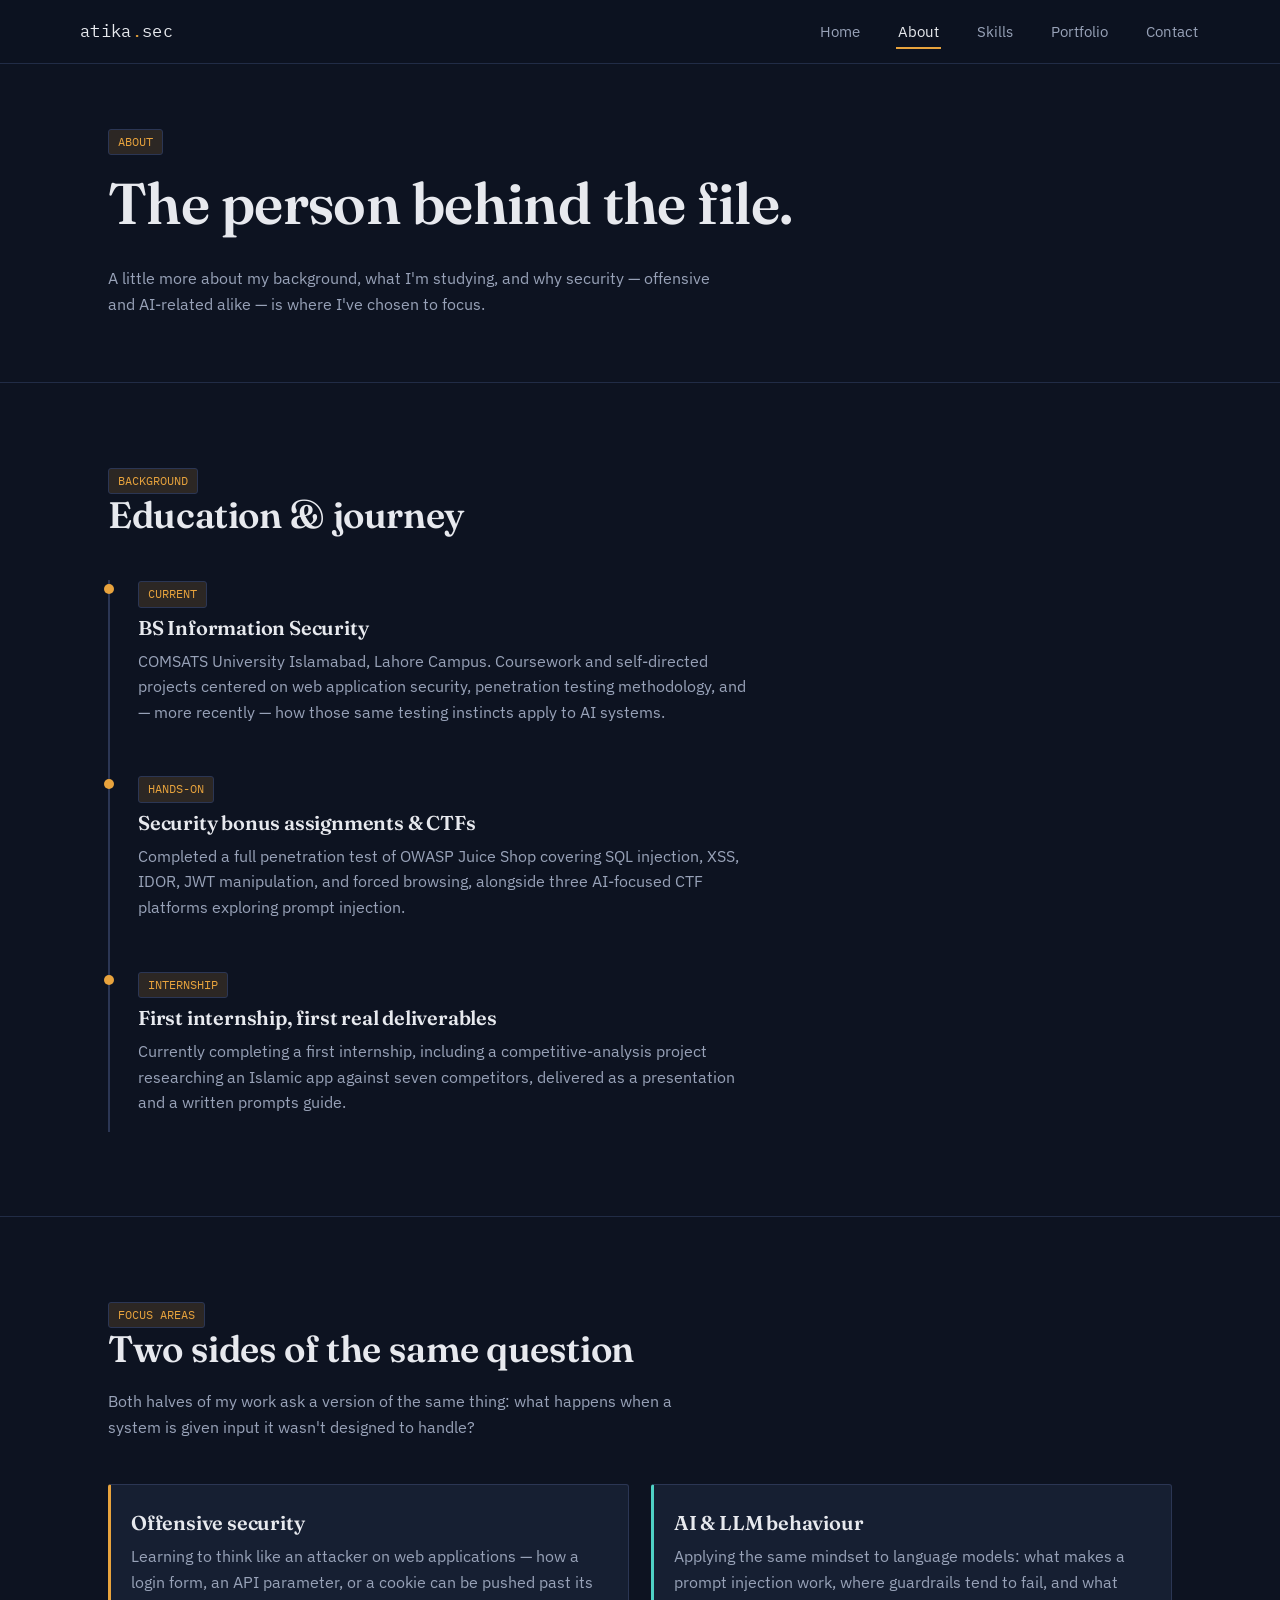
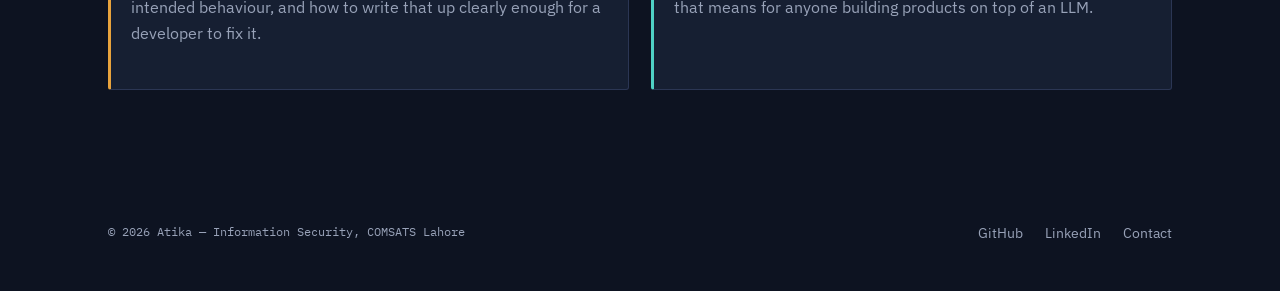
==== about.html @ d725d0b7 "Initial commit: project structure and home page" ====
<!DOCTYPE html>
<html lang="en">
<head>
<meta charset="UTF-8">
<meta name="viewport" content="width=device-width, initial-scale=1.0">
<title>About — Atika</title>
<meta name="description" content="About Atika, an Information Security student at COMSATS University Islamabad, Lahore Campus.">
<link rel="preconnect" href="https://fonts.googleapis.com">
<link href="https://fonts.googleapis.com/css2?family=Fraunces:opsz,wght@9..144,300;9..144,600&family=IBM+Plex+Mono:wght@400;500&family=IBM+Plex+Sans:wght@400;500;600&display=swap" rel="stylesheet">
<link rel="stylesheet" href="css/style.css">
</head>
<body>

<header class="site-header">
  <nav class="nav container">
    <a href="index.html" class="brand">atika<span class="dot">.</span>sec</a>
    <button class="nav-toggle" aria-label="Toggle navigation" aria-expanded="false">
      <span></span><span></span><span></span>
    </button>
    <ul class="nav-links">
      <li><a href="index.html">Home</a></li>
      <li><a href="about.html">About</a></li>
      <li><a href="skills.html">Skills</a></li>
      <li><a href="portfolio.html">Portfolio</a></li>
      <li><a href="contact.html">Contact</a></li>
    </ul>
  </nav>
</header>

<main>

  <section class="page-hero">
    <div class="container">
      <div class="ref-tag">ABOUT</div>
      <h1>The person behind the file.</h1>
      <p class="lead">A little more about my background, what I'm studying, and why security — offensive and AI-related alike — is where I've chosen to focus.</p>
    </div>
  </section>

  <section>
    <div class="container">
      <div class="section-head">
        <div class="ref-tag">BACKGROUND</div>
        <h2>Education &amp; journey</h2>
      </div>
      <div class="timeline">
        <div class="timeline-item">
          <div class="ref-tag">CURRENT</div>
          <h3>BS Information Security</h3>
          <p>COMSATS University Islamabad, Lahore Campus. Coursework and self-directed projects centered on web application security, penetration testing methodology, and — more recently — how those same testing instincts apply to AI systems.</p>
        </div>
        <div class="timeline-item">
          <div class="ref-tag">HANDS-ON</div>
          <h3>Security bonus assignments &amp; CTFs</h3>
          <p>Completed a full penetration test of OWASP Juice Shop covering SQL injection, XSS, IDOR, JWT manipulation, and forced browsing, alongside three AI-focused CTF platforms exploring prompt injection.</p>
        </div>
        <div class="timeline-item">
          <div class="ref-tag">INTERNSHIP</div>
          <h3>First internship, first real deliverables</h3>
          <p>Currently completing a first internship, including a competitive-analysis project researching an Islamic app against seven competitors, delivered as a presentation and a written prompts guide.</p>
        </div>
      </div>
    </div>
  </section>

  <section>
    <div class="container">
      <div class="section-head">
        <div class="ref-tag">FOCUS AREAS</div>
        <h2>Two sides of the same question</h2>
        <p>Both halves of my work ask a version of the same thing: what happens when a system is given input it wasn't designed to handle?</p>
      </div>
      <div class="grid-2">
        <div class="panel interest-card">
          <h3>Offensive security</h3>
          <p>Learning to think like an attacker on web applications — how a login form, an API parameter, or a cookie can be pushed past its intended behaviour, and how to write that up clearly enough for a developer to fix it.</p>
        </div>
        <div class="panel interest-card alt">
          <h3>AI &amp; LLM behaviour</h3>
          <p>Applying the same mindset to language models: what makes a prompt injection work, where guardrails tend to fail, and what that means for anyone building products on top of an LLM.</p>
        </div>
      </div>
    </div>
  </section>

</main>

<footer class="site-footer">
  <div class="container footer-grid">
    <div class="footer-note">© 2026 Atika — Information Security, COMSATS Lahore</div>
    <ul class="footer-links">
      <li><a href="https://github.com/" target="_blank" rel="noopener">GitHub</a></li>
      <li><a href="https://linkedin.com/" target="_blank" rel="noopener">LinkedIn</a></li>
      <li><a href="contact.html">Contact</a></li>
    </ul>
  </div>
</footer>

<button id="toTop" class="to-top" aria-label="Back to top">↑</button>

<script src="js/main.js"></script>
</body>
</html>
---- css/style.css ----
/* ==========================================================================
   Atika — Information Security Portfolio
   Design concept: a "case file" — the visual language of a security audit
   report. Deep ink-navy ground, a clearance-stamp amber accent, thin ruled
   borders instead of soft shadows, monospace used only for real reference
   data (file numbers, CVE-style tags) rather than decoration.
   ========================================================================== */

:root {
  /* Color */
  --bg:         #0D1321;
  --bg-panel:   #161F32;
  --bg-raised:  #1C2740;
  --border:     #2B3654;
  --border-soft:#212C46;
  --text:       #E7E9EE;
  --text-muted: #98A2B8;
  --accent:     #E8A33D;
  --accent-dim: rgba(232, 163, 61, 0.14);
  --teal:       #4FD1C5;
  --danger:     #E5654A;
  --ok:         #4FD18C;

  /* Type */
  --font-display: 'Fraunces', Georgia, serif;
  --font-body: 'IBM Plex Sans', -apple-system, Segoe UI, sans-serif;
  --font-mono: 'IBM Plex Mono', 'Courier New', monospace;

  /* Layout */
  --maxw: 1120px;
  --radius: 3px;
}

* { box-sizing: border-box; }
html { scroll-behavior: smooth; }

body {
  margin: 0;
  background: var(--bg);
  color: var(--text);
  font-family: var(--font-body);
  font-size: 16px;
  line-height: 1.6;
  -webkit-font-smoothing: antialiased;
}

img { max-width: 100%; display: block; }
a { color: inherit; text-decoration: none; }

h1, h2, h3, h4 {
  font-family: var(--font-display);
  font-weight: 600;
  line-height: 1.15;
  margin: 0 0 0.5em;
  letter-spacing: -0.01em;
}

h1 { font-size: clamp(2.2rem, 5vw, 3.6rem); }
h2 { font-size: clamp(1.6rem, 3.2vw, 2.3rem); }
h3 { font-size: 1.25rem; }

p { margin: 0 0 1em; color: var(--text-muted); max-width: 62ch; }

.container {
  width: 100%;
  max-width: var(--maxw);
  margin: 0 auto;
  padding: 0 28px;
}

.ref-tag {
  font-family: var(--font-mono);
  font-size: 0.72rem;
  color: var(--accent);
  border: 1px solid var(--border);
  padding: 3px 9px;
  border-radius: var(--radius);
  display: inline-block;
  background: var(--accent-dim);
}

section { padding: 84px 0; border-bottom: 1px solid var(--border-soft); }
section:last-of-type { border-bottom: none; }

.section-head { margin-bottom: 44px; max-width: 640px; }
.section-head p { margin-top: 10px; }

/* Focus visibility for accessibility */
a:focus-visible, button:focus-visible, input:focus-visible, textarea:focus-visible {
  outline: 2px solid var(--teal);
  outline-offset: 2px;
}

@media (prefers-reduced-motion: reduce) {
  * { animation-duration: 0.001ms !important; transition-duration: 0.001ms !important; }
  html { scroll-behavior: auto; }
}

/* ==========================================================================
   Buttons
   ========================================================================== */

.btn {
  display: inline-flex;
  align-items: center;
  gap: 8px;
  font-family: var(--font-body);
  font-weight: 600;
  font-size: 0.95rem;
  padding: 12px 22px;
  border-radius: var(--radius);
  border: 1px solid transparent;
  cursor: pointer;
  transition: background 0.15s ease, border-color 0.15s ease, transform 0.1s ease;
}
.btn:active { transform: translateY(1px); }

.btn-primary { background: var(--accent); color: #14100A; }
.btn-primary:hover { background: #f2b354; }

.btn-outline { background: transparent; color: var(--text); border-color: var(--border); }
.btn-outline:hover { border-color: var(--teal); color: var(--teal); }

/* ==========================================================================
   Navigation
   ========================================================================== */

.site-header {
  position: sticky;
  top: 0;
  z-index: 50;
  background: rgba(13, 19, 33, 0.9);
  backdrop-filter: blur(8px);
  border-bottom: 1px solid var(--border-soft);
}

.nav {
  display: flex;
  align-items: center;
  justify-content: space-between;
  padding: 18px 0;
}

.brand {
  font-family: var(--font-mono);
  font-size: 1.05rem;
  letter-spacing: 0.02em;
  color: var(--text);
}
.brand .dot { color: var(--accent); }

.nav-links {
  display: flex;
  gap: 34px;
  list-style: none;
  margin: 0;
  padding: 0;
}

.nav-links a {
  font-size: 0.95rem;
  color: var(--text-muted);
  padding: 6px 2px;
  border-bottom: 2px solid transparent;
  transition: color 0.15s ease, border-color 0.15s ease;
}

.nav-links a:hover,
.nav-links a.active {
  color: var(--text);
  border-bottom-color: var(--accent);
}

.nav-toggle {
  display: none;
  flex-direction: column;
  gap: 5px;
  background: none;
  border: none;
  cursor: pointer;
  padding: 6px;
}
.nav-toggle span {
  width: 24px;
  height: 2px;
  background: var(--text);
  transition: transform 0.2s ease, opacity 0.2s ease;
}
.nav-toggle.open span:nth-child(1) { transform: translateY(7px) rotate(45deg); }
.nav-toggle.open span:nth-child(2) { opacity: 0; }
.nav-toggle.open span:nth-child(3) { transform: translateY(-7px) rotate(-45deg); }

@media (max-width: 820px) {
  .nav-toggle { display: flex; }
  .nav-links {
    position: absolute;
    top: 100%;
    left: 0;
    right: 0;
    flex-direction: column;
    gap: 0;
    background: var(--bg-panel);
    border-bottom: 1px solid var(--border);
    max-height: 0;
    overflow: hidden;
    transition: max-height 0.25s ease;
  }
  .nav-links.open { max-height: 320px; }
  .nav-links li { border-top: 1px solid var(--border-soft); }
  .nav-links a { display: block; padding: 16px 28px; border-bottom: none; }
  .nav-links a.active { background: var(--accent-dim); }
}

/* ==========================================================================
   Hero
   ========================================================================== */

.hero {
  padding: 96px 0 80px;
  border-bottom: 1px solid var(--border-soft);
}

.hero-grid {
  display: grid;
  grid-template-columns: 1.15fr 0.85fr;
  gap: 56px;
  align-items: center;
}

.hero-eyebrow {
  font-family: var(--font-mono);
  font-size: 0.78rem;
  color: var(--teal);
  margin-bottom: 18px;
}

.hero h1 em { color: var(--accent); font-style: normal; }

.hero .lead { font-size: 1.1rem; max-width: 52ch; }

.hero-actions { display: flex; gap: 14px; margin-top: 28px; flex-wrap: wrap; }

/* Stamped "clearance badge" graphic, built with CSS/SVG only */
.badge {
  border: 1px solid var(--border);
  background: var(--bg-panel);
  border-radius: var(--radius);
  padding: 26px;
  position: relative;
}
.badge-row {
  display: flex;
  justify-content: space-between;
  font-family: var(--font-mono);
  font-size: 0.72rem;
  color: var(--text-muted);
  margin-bottom: 18px;
}
.badge-row .stamp {
  color: var(--accent);
  border: 1px solid var(--accent);
  padding: 2px 8px;
  border-radius: var(--radius);
  transform: rotate(-4deg);
}
.badge-field { display: flex; justify-content: space-between; padding: 9px 0; border-top: 1px dashed var(--border); font-size: 0.9rem; }
.badge-field span:first-child { color: var(--text-muted); font-family: var(--font-mono); font-size: 0.78rem; }

@media (max-width: 900px) {
  .hero-grid { grid-template-columns: 1fr; }
}

/* ==========================================================================
   Highlight / stat panels
   ========================================================================== */

.grid-3 { display: grid; grid-template-columns: repeat(3, 1fr); gap: 22px; }
.grid-2 { display: grid; grid-template-columns: repeat(2, 1fr); gap: 22px; }

.panel {
  border: 1px solid var(--border);
  background: var(--bg-panel);
  border-radius: var(--radius);
  padding: 26px;
}

.panel .ref-tag { margin-bottom: 14px; }

.stat-num {
  font-family: var(--font-display);
  font-size: 2.4rem;
  color: var(--accent);
  margin-bottom: 4px;
}
.stat-label { font-size: 0.9rem; color: var(--text-muted); }

@media (max-width: 820px) {
  .grid-3 { grid-template-columns: 1fr; }
  .grid-2 { grid-template-columns: 1fr; }
}

/* ==========================================================================
   Timeline (About page)
   ========================================================================== */

.timeline { border-left: 2px solid var(--border); padding-left: 28px; display: flex; flex-direction: column; gap: 34px; }
.timeline-item { position: relative; }
.timeline-item::before {
  content: '';
  position: absolute;
  left: -34px;
  top: 4px;
  width: 10px;
  height: 10px;
  border-radius: 50%;
  background: var(--accent);
}
.timeline-item .ref-tag { margin-bottom: 8px; }

/* Interest split cards */
.interest-card { border-left: 3px solid var(--accent); padding-left: 20px; }
.interest-card.alt { border-left-color: var(--teal); }

/* ==========================================================================
   Tabs (Skills page)
   ========================================================================== */

.tabs { display: flex; gap: 10px; margin-bottom: 30px; flex-wrap: wrap; }
.tab-btn {
  font-family: var(--font-mono);
  font-size: 0.82rem;
  background: transparent;
  border: 1px solid var(--border);
  color: var(--text-muted);
  padding: 10px 16px;
  border-radius: var(--radius);
  cursor: pointer;
  transition: all 0.15s ease;
}
.tab-btn:hover { color: var(--text); border-color: var(--teal); }
.tab-btn.active { color: #14100A; background: var(--accent); border-color: var(--accent); }

.tab-panel { display: none; }
.tab-panel.active { display: block; animation: fadein 0.2s ease; }

@keyframes fadein { from { opacity: 0; } to { opacity: 1; } }

.skill-list { list-style: none; padding: 0; margin: 0; display: grid; grid-template-columns: repeat(2, 1fr); gap: 14px; }
.skill-list li {
  border: 1px solid var(--border);
  background: var(--bg-panel);
  border-radius: var(--radius);
  padding: 16px 18px;
  font-size: 0.95rem;
}
.skill-list li .tag {
  display: block;
  font-family: var(--font-mono);
  font-size: 0.7rem;
  color: var(--teal);
  margin-bottom: 6px;
}

@media (max-width: 700px) {
  .skill-list { grid-template-columns: 1fr; }
}

/* ==========================================================================
   Carousel (Portfolio page)
   ========================================================================== */

.carousel { position: relative; }
.carousel-track-wrap { overflow: hidden; border: 1px solid var(--border); border-radius: var(--radius); }
.carousel-track { display: flex; transition: transform 0.4s ease; }

.slide {
  min-width: 100%;
  padding: 44px;
  background: var(--bg-panel);
  display: grid;
  grid-template-columns: 0.9fr 1.1fr;
  gap: 34px;
  align-items: center;
}

.slide-visual {
  border: 1px solid var(--border);
  border-radius: var(--radius);
  background: var(--bg-raised);
  aspect-ratio: 4 / 3;
  display: flex;
  align-items: center;
  justify-content: center;
  padding: 20px;
}
.slide-visual svg { width: 100%; height: 100%; }

.slide-body .ref-tag { margin-bottom: 14px; }
.slide-body ul { padding-left: 18px; color: var(--text-muted); }
.slide-body li { margin-bottom: 6px; }

@media (max-width: 760px) {
  .slide { grid-template-columns: 1fr; padding: 26px; }
}

.carousel-controls {
  display: flex;
  align-items: center;
  justify-content: space-between;
  margin-top: 20px;
}

.carousel-arrows { display: flex; gap: 10px; }
.carousel-arrow {
  width: 40px; height: 40px;
  border: 1px solid var(--border);
  background: var(--bg-panel);
  color: var(--text);
  border-radius: var(--radius);
  cursor: pointer;
  font-size: 1.1rem;
  display: flex; align-items: center; justify-content: center;
}
.carousel-arrow:hover { border-color: var(--accent); color: var(--accent); }

.carousel-dots { display: flex; gap: 8px; }
.carousel-dot { width: 8px; height: 8px; border-radius: 50%; background: var(--border); border: none; cursor: pointer; padding: 0; }
.carousel-dot.active { background: var(--accent); }

/* ==========================================================================
   Accordion (FAQ)
   ========================================================================== */

.accordion { border-top: 1px solid var(--border); }
.acc-item { border-bottom: 1px solid var(--border); }
.acc-trigger {
  width: 100%;
  text-align: left;
  background: none;
  border: none;
  color: var(--text);
  font-family: var(--font-body);
  font-size: 1rem;
  font-weight: 600;
  padding: 20px 4px;
  cursor: pointer;
  display: flex;
  justify-content: space-between;
  align-items: center;
}
.acc-trigger .plus { font-family: var(--font-mono); color: var(--accent); transition: transform 0.2s ease; }
.acc-trigger[aria-expanded="true"] .plus { transform: rotate(45deg); }

.acc-panel {
  max-height: 0;
  overflow: hidden;
  transition: max-height 0.25s ease;
}
.acc-panel p { padding-bottom: 18px; margin: 0; }

/* ==========================================================================
   Forms (Contact page)
   ========================================================================== */

.form-grid { display: grid; grid-template-columns: 1.1fr 0.9fr; gap: 50px; }

.field { margin-bottom: 20px; }
.field label {
  display: block;
  font-family: var(--font-mono);
  font-size: 0.78rem;
  color: var(--text-muted);
  margin-bottom: 8px;
}
.field input,
.field textarea {
  width: 100%;
  background: var(--bg-panel);
  border: 1px solid var(--border);
  border-radius: var(--radius);
  padding: 12px 14px;
  color: var(--text);
  font-family: var(--font-body);
  font-size: 0.95rem;
}
.field input:focus, .field textarea:focus { border-color: var(--teal); }
.field textarea { min-height: 130px; resize: vertical; }

.field.has-error input,
.field.has-error textarea { border-color: var(--danger); }
.field-error {
  font-size: 0.8rem;
  color: var(--danger);
  margin-top: 6px;
  min-height: 1em;
  font-family: var(--font-mono);
}

.form-status {
  margin-top: 16px;
  font-family: var(--font-mono);
  font-size: 0.85rem;
  padding: 12px 14px;
  border-radius: var(--radius);
  display: none;
}
.form-status.show { display: block; }
.form-status.ok { background: rgba(79, 209, 140, 0.1); color: var(--ok); border: 1px solid rgba(79,209,140,0.3); }
.form-status.err { background: rgba(229, 101, 74, 0.1); color: var(--danger); border: 1px solid rgba(229,101,74,0.3); }

.contact-info-list { list-style: none; padding: 0; margin: 0 0 28px; }
.contact-info-list li {
  padding: 14px 0;
  border-bottom: 1px solid var(--border-soft);
  display: flex;
  gap: 14px;
}
.contact-info-list .k { font-family: var(--font-mono); font-size: 0.75rem; color: var(--teal); min-width: 84px; }

.map-frame {
  border: 1px solid var(--border);
  border-radius: var(--radius);
  overflow: hidden;
  filter: grayscale(0.4) invert(0.92) contrast(0.9);
}
.map-frame iframe { width: 100%; height: 220px; border: 0; display: block; }

@media (max-width: 900px) {
  .form-grid { grid-template-columns: 1fr; gap: 34px; }
}

/* ==========================================================================
   Footer
   ========================================================================== */

.site-footer { padding: 46px 0; }
.footer-grid {
  display: flex;
  justify-content: space-between;
  align-items: center;
  flex-wrap: wrap;
  gap: 18px;
}
.footer-links { display: flex; gap: 22px; list-style: none; padding: 0; margin: 0; }
.footer-links a { color: var(--text-muted); font-size: 0.9rem; }
.footer-links a:hover { color: var(--accent); }
.footer-note { font-family: var(--font-mono); font-size: 0.78rem; color: var(--text-muted); }

/* Back to top */
.to-top {
  position: fixed;
  right: 22px;
  bottom: 22px;
  width: 42px;
  height: 42px;
  border-radius: var(--radius);
  background: var(--accent);
  color: #14100A;
  border: none;
  cursor: pointer;
  font-size: 1.1rem;
  display: none;
  align-items: center;
  justify-content: center;
  z-index: 60;
}
.to-top.show { display: flex; }

/* ==========================================================================
   Page hero (inner pages)
   ========================================================================== */

.page-hero { padding: 64px 0 48px; border-bottom: 1px solid var(--border-soft); }
.page-hero .ref-tag { margin-bottom: 16px; }
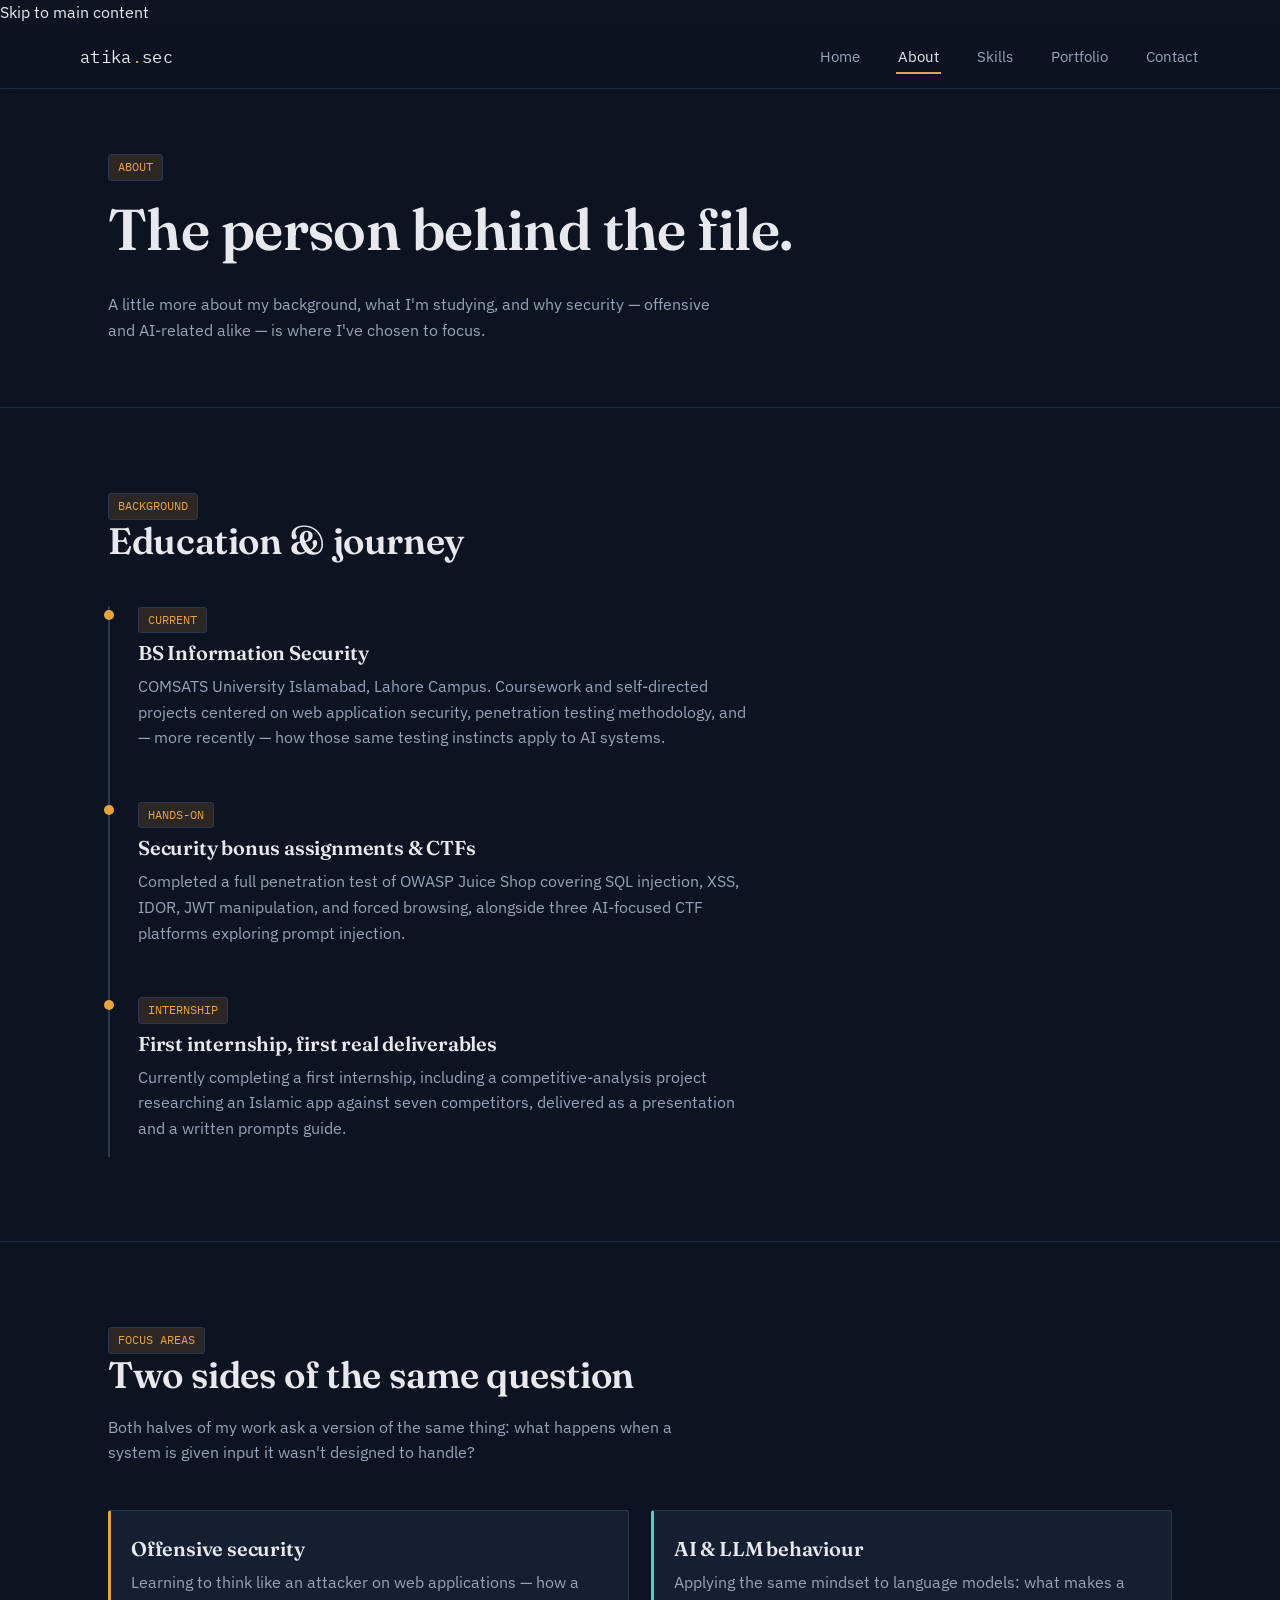
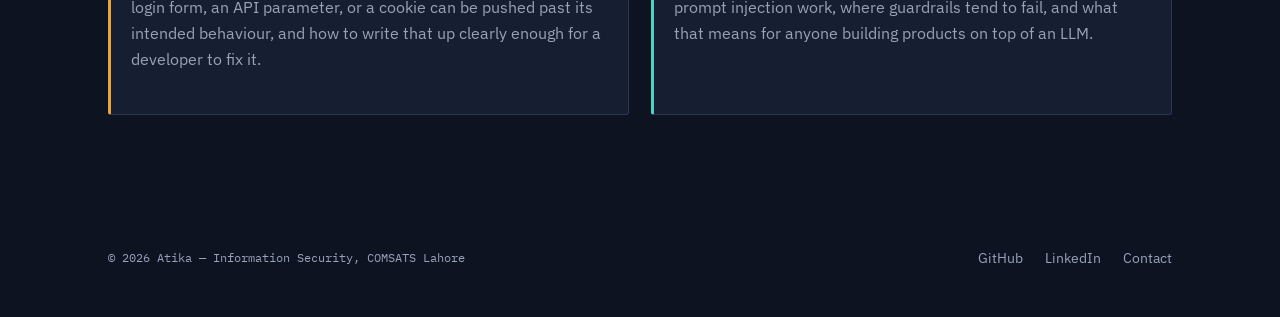
==== commit 691c062f: "Add skip-to-content link for keyboard accessibility" ====
--- a/about.html
+++ b/about.html
@@ -10,7 +10,7 @@
 <link rel="stylesheet" href="css/style.css">
 </head>
 <body>
-
+<a href="#main-content" class="skip-link">Skip to main content</a>
 <header class="site-header">
   <nav class="nav container">
     <a href="index.html" class="brand">atika<span class="dot">.</span>sec</a>
@@ -27,7 +27,7 @@
   </nav>
 </header>
 
-<main>
+<main id="main-content">
 
   <section class="page-hero">
     <div class="container">
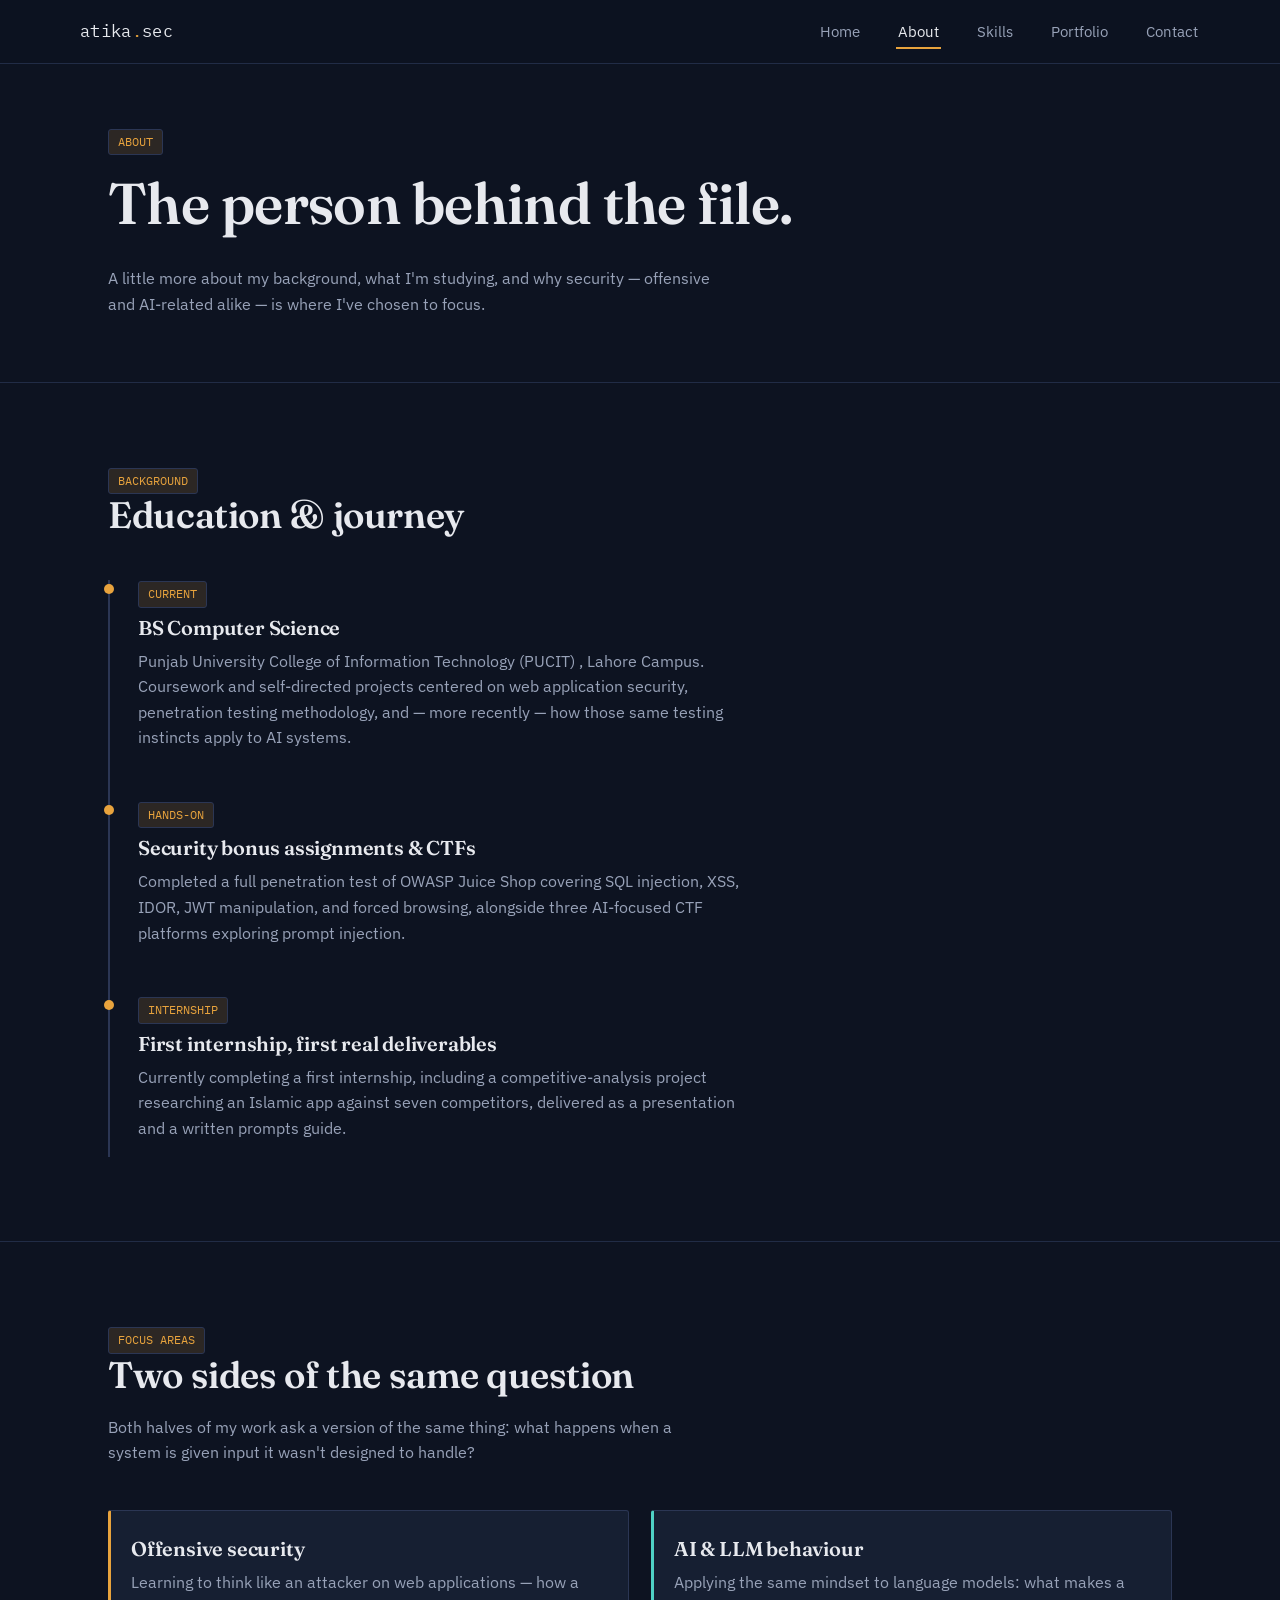
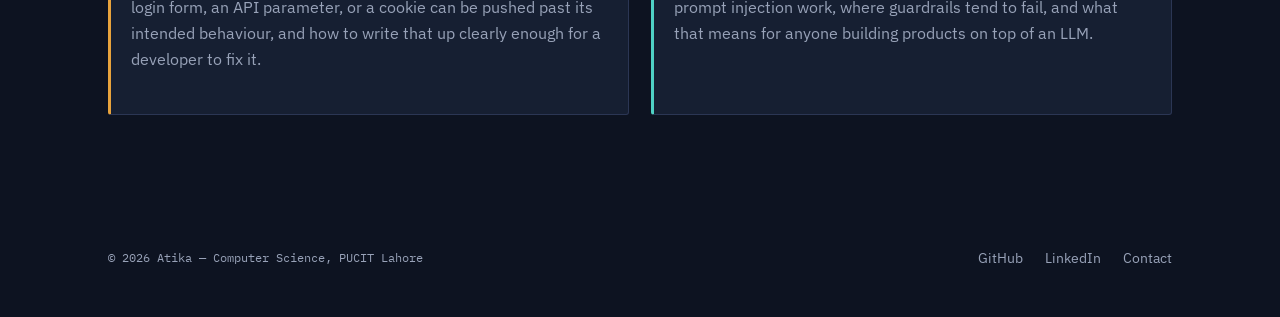
==== commit bffe0773: "Update portfolio content and project details" ====
--- a/about.html
+++ b/about.html
@@ -4,7 +4,7 @@
 <meta charset="UTF-8">
 <meta name="viewport" content="width=device-width, initial-scale=1.0">
 <title>About — Atika</title>
-<meta name="description" content="About Atika, an Information Security student at COMSATS University Islamabad, Lahore Campus.">
+<meta name="description" content="About Atika, a Computer Science student at Punjab University College of Information Technology (PUCIT), Lahore Campus.">
 <link rel="preconnect" href="https://fonts.googleapis.com">
 <link href="https://fonts.googleapis.com/css2?family=Fraunces:opsz,wght@9..144,300;9..144,600&family=IBM+Plex+Mono:wght@400;500&family=IBM+Plex+Sans:wght@400;500;600&display=swap" rel="stylesheet">
 <link rel="stylesheet" href="css/style.css">
@@ -46,8 +46,8 @@
       <div class="timeline">
         <div class="timeline-item">
           <div class="ref-tag">CURRENT</div>
-          <h3>BS Information Security</h3>
-          <p>COMSATS University Islamabad, Lahore Campus. Coursework and self-directed projects centered on web application security, penetration testing methodology, and — more recently — how those same testing instincts apply to AI systems.</p>
+          <h3>BS Computer Science</h3>
+          <p>Punjab University College of Information Technology (PUCIT) , Lahore Campus. Coursework and self-directed projects centered on web application security, penetration testing methodology, and — more recently — how those same testing instincts apply to AI systems.</p>
         </div>
         <div class="timeline-item">
           <div class="ref-tag">HANDS-ON</div>
@@ -87,7 +87,7 @@
 
 <footer class="site-footer">
   <div class="container footer-grid">
-    <div class="footer-note">© 2026 Atika — Information Security, COMSATS Lahore</div>
+    <div class="footer-note">© 2026 Atika — Computer Science, PUCIT Lahore</div>
     <ul class="footer-links">
       <li><a href="https://github.com/" target="_blank" rel="noopener">GitHub</a></li>
       <li><a href="https://linkedin.com/" target="_blank" rel="noopener">LinkedIn</a></li>
--- a/css/style.css
+++ b/css/style.css
@@ -1,5 +1,5 @@
 /* ==========================================================================
-   Atika — Information Security Portfolio
+   Atika — Computer Science Portfolio
    Design concept: a "case file" — the visual language of a security audit
    report. Deep ink-navy ground, a clearance-stamp amber accent, thin ruled
    borders instead of soft shadows, monospace used only for real reference
@@ -370,6 +370,7 @@
    ========================================================================== */
 
 .carousel { position: relative; }
+.carousel:focus-visible { outline: 2px solid var(--teal); outline-offset: 4px; }
 .carousel-track-wrap { overflow: hidden; border: 1px solid var(--border); border-radius: var(--radius); }
 .carousel-track { display: flex; transition: transform 0.4s ease; }
 
@@ -485,6 +486,7 @@
 }
 .field input:focus, .field textarea:focus { border-color: var(--teal); }
 .field textarea { min-height: 130px; resize: vertical; }
+.char-count { font-family: var(--font-mono); font-size: 0.75rem; color: var(--text-muted); margin-top: 6px; }
 
 .field.has-error input,
 .field.has-error textarea { border-color: var(--danger); }
@@ -572,3 +574,24 @@
 
 .page-hero { padding: 64px 0 48px; border-bottom: 1px solid var(--border-soft); }
 .page-hero .ref-tag { margin-bottom: 16px; }
+.skip-link {
+  position: absolute;
+  left: -999px;
+  top: 0;
+  background: var(--accent);
+  color: #14100A;
+  padding: 10px 16px;
+  z-index: 100;
+  border-radius: var(--radius);
+}
+.skip-link:focus {
+  left: 12px;
+  top: 12px;
+}
+.portfolio-image {
+    width: 100%;
+    max-width: 700px;
+    margin-top: 30px;
+    border-radius: 18px;
+    border: 1px solid var(--border);
+}
